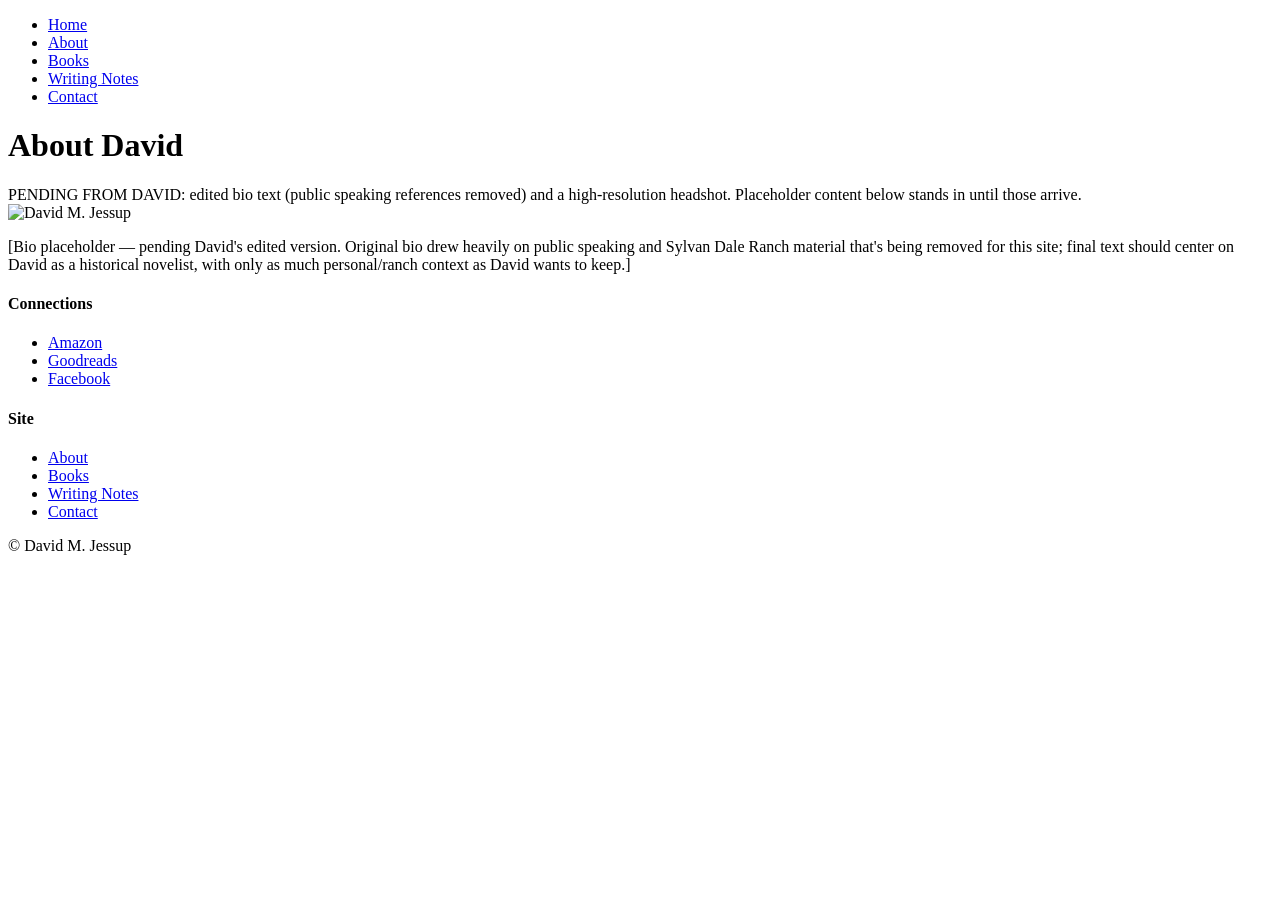
==== about.html @ f5332ab2 "Add files via upload" ====
<!DOCTYPE html>
<html lang="en">
<head>
<meta charset="UTF-8">
<meta name="viewport" content="width=device-width, initial-scale=1">
<title>About — David M. Jessup</title>
<link rel="stylesheet" href="css/site.css">
</head>
<body>

<nav class="site-nav">
  <ul>
    <li><a href="index.html">Home</a></li>
    <li><a href="about.html" class="current">About</a></li>
    <li><a href="books.html">Books</a></li>
    <li><a href="writing-notes.html">Writing Notes</a></li>
    <li><a href="contact.html">Contact</a></li>
  </ul>
</nav>

<main class="page">

  <h1>About David</h1>

  <div class="placeholder-note">
    PENDING FROM DAVID: edited bio text (public speaking references removed)
    and a high-resolution headshot. Placeholder content below stands in until
    those arrive.
  </div>

  <div class="bio-layout">
    <img src="img/photos/headshot.jpg" alt="David M. Jessup">
    <div>
      <p>
        [Bio placeholder — pending David's edited version. Original bio drew
        heavily on public speaking and Sylvan Dale Ranch material that's
        being removed for this site; final text should center on David as
        a historical novelist, with only as much personal/ranch context as
        David wants to keep.]
      </p>
    </div>
  </div>

</main>

<footer class="site-footer">
  <div class="site-footer-inner">
    <div>
      <h4>Connections</h4>
      <ul>
        <li><a href="REPLACE_WITH_AMAZON_AUTHOR_LINK">Amazon</a></li>
        <li><a href="https://www.goodreads.com/author/show/6879762.David_M_Jessup">Goodreads</a></li>
        <li><a href="https://www.facebook.com/David-M-Jessup-Author-492803794115260/">Facebook</a></li>
      </ul>
    </div>
    <div>
      <h4>Site</h4>
      <ul>
        <li><a href="about.html">About</a></li>
        <li><a href="books.html">Books</a></li>
        <li><a href="writing-notes.html">Writing Notes</a></li>
        <li><a href="contact.html">Contact</a></li>
      </ul>
    </div>
  </div>
  <p class="site-footer-copyright">&copy; David M. Jessup</p>
</footer>

</body>
</html>
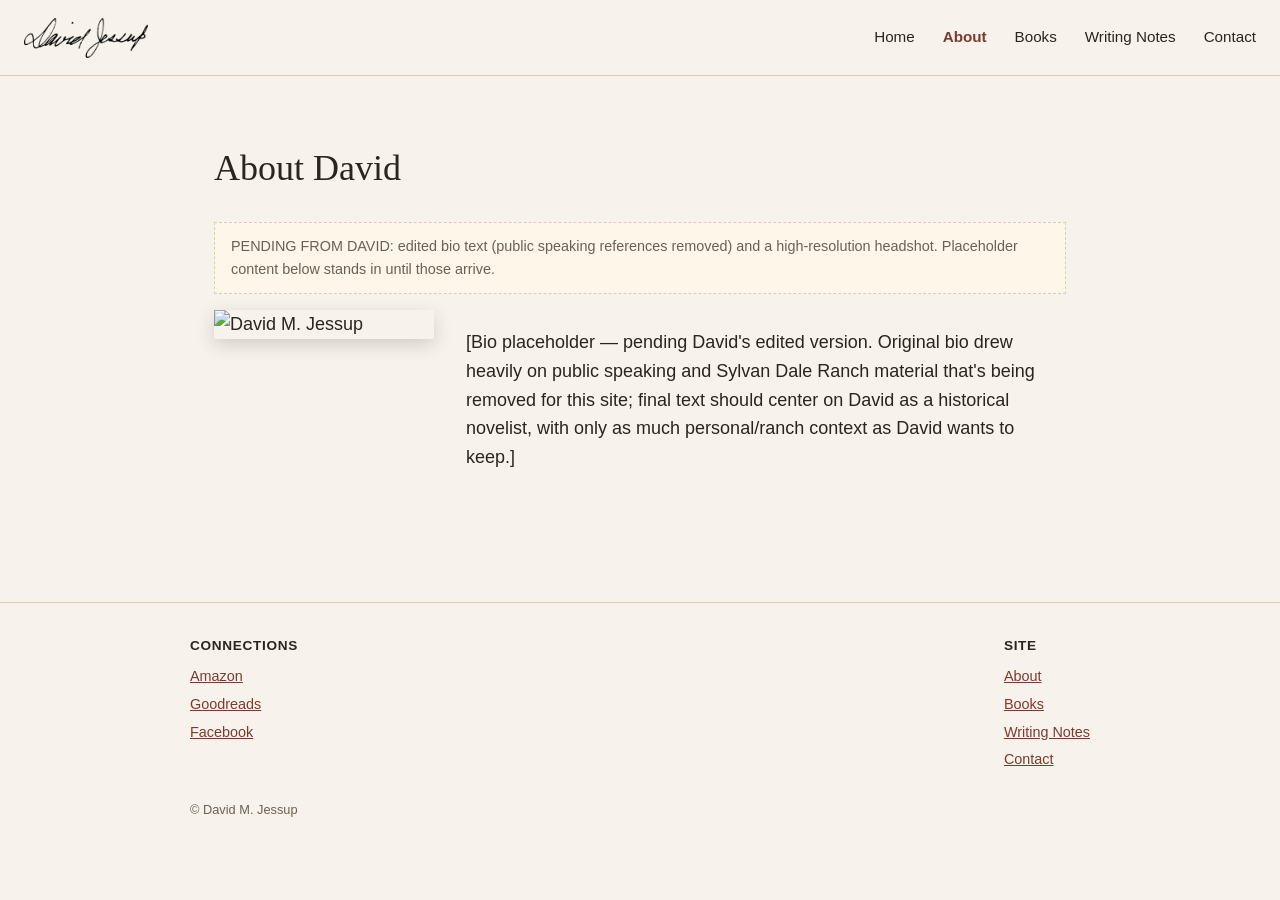
==== commit 65b80425: "Add site logo link in navigation Added site logo link to navigation." ====
--- a/about.html
+++ b/about.html
@@ -9,6 +9,9 @@
 <body>
 
 <nav class="site-nav">
+  <a class="site-logo-link" href="index.html" aria-label="David M. Jessup — Home">
+    <img class="site-logo" src="images/signature-header-blk.png" alt="David M. Jessup signature">
+  </a>
   <ul>
     <li><a href="index.html">Home</a></li>
     <li><a href="about.html" class="current">About</a></li>
--- a/css/site.css
+++ b/css/site.css
@@ -0,0 +1,387 @@
+/* ===================================================
+   Site-wide stylesheet — David M. Jessup site
+   Shared nav, footer, typography, and layout for all
+   top-level pages. Book pages use their own book-page.css
+   but share these same color/font tokens.
+   =================================================== */
+
+:root {
+  --color-bg: #f7f3ec;
+  --color-ink: #2b2420;
+  --color-rule: #d8cdbb;
+  --color-accent: #7a3b2e;
+  --color-accent-dark: #5c2c22;
+  --color-muted: #6b6055;
+  --color-cta: #800000;
+  --color-cta-dark: #5c0000;
+
+  --font-display: 'Big Caslon', 'Big Caslon FB', Garamond, 'Times New Roman', serif;
+  --font-body: -apple-system, BlinkMacSystemFont, 'Segoe UI', Helvetica, Arial, sans-serif;
+
+  --max-width: 900px;
+}
+
+* { box-sizing: border-box; }
+
+body {
+  margin: 0;
+  background: var(--color-bg);
+  color: var(--color-ink);
+  font-family: var(--font-body);
+  line-height: 1.6;
+  font-size: 18px;
+  overflow-x: hidden;
+}
+
+h1, h2, h3 { font-family: var(--font-display); font-weight: normal; }
+
+a { color: var(--color-accent); }
+a:hover { color: var(--color-accent-dark); }
+
+.placeholder-note {
+  background: #fdf6e9;
+  border: 1px dashed var(--color-rule);
+  color: var(--color-muted);
+  font-size: 0.9rem;
+  padding: 0.75rem 1rem;
+  margin: 1rem 0;
+}
+
+/* ---------- Site nav ---------- */
+.site-nav {
+  border-bottom: 1px solid var(--color-rule);
+  padding: 1.1rem 1.5rem;
+  display: flex;
+  align-items: center;
+  justify-content: space-between;
+  flex-wrap: wrap;
+  gap: 0.75rem 1.5rem;
+}
+.site-logo-link {
+  display: block;
+  line-height: 0;
+}
+.site-logo {
+  display: block;
+  height: 40px;
+  width: auto;
+}
+.site-nav ul {
+  margin: 0;
+  padding: 0;
+  list-style: none;
+  display: flex;
+  justify-content: flex-end;
+  gap: 1.75rem;
+  flex-wrap: wrap;
+  font-size: 0.95rem;
+}
+.site-nav a { text-decoration: none; color: var(--color-ink); }
+.site-nav a:hover { color: var(--color-accent); }
+.site-nav a.current { color: var(--color-accent); font-weight: 600; }
+
+/* ---------- Page wrapper ---------- */
+.page {
+  max-width: var(--max-width);
+  margin: 0 auto;
+  padding: 2.5rem 1.5rem 4rem;
+}
+
+/* ---------- Buttons ---------- */
+.btn {
+  display: inline-block;
+  text-decoration: none;
+  font-weight: 600;
+  padding: 0.75rem 1.75rem;
+  border-radius: 3px;
+  letter-spacing: 0.02em;
+}
+.btn-primary {
+  background: var(--color-cta);
+  color: #fff;
+}
+.btn-primary:hover { background: var(--color-cta-dark); color: #fff; }
+
+/* ---------- Hero (Home page) ----------
+   Full-bleed sky photo with the trilogy's three covers grounded
+   along the bottom edge, matching the immersive full-bleed treatment
+   used on the book pages (dark overlay for text legibility over a photo). */
+.hero {
+  position: relative;
+  background-color: var(--color-ink);
+  background-image: url('../images/sepia-sky-bg.jpg');
+  background-size: cover;
+  background-position: center;
+  color: var(--color-bg);
+  min-height: 560px;
+  display: flex;
+  flex-direction: column;
+  justify-content: space-between;
+  align-items: center;
+  padding: 3.5rem 1.5rem 2.5rem;
+  text-align: center;
+}
+.hero-text,
+.hero-covers {
+  position: relative;
+  z-index: 1;
+}
+.hero h1 {
+  color: var(--color-ink);
+  font-size: 2.6rem;
+  margin: 0 0 0.35rem;
+}
+.hero .tagline {
+  font-style: italic;
+  color: var(--color-ink);
+  font-size: 1.1rem;
+  margin: 0 0 0.35rem;
+}
+.hero .subtitle {
+  color: var(--color-ink);
+  font-size: 1rem;
+  margin: 0;
+}
+.hero-covers {
+  display: flex;
+  align-items: flex-end;
+  justify-content: center;
+  gap: clamp(14px, 4vw, 48px);
+  width: 100%;
+  max-width: 700px;
+  margin-top: 2.5rem;
+}
+.hero-covers img {
+  display: block;
+  width: 100%;
+  height: auto;
+  border-radius: 2px;
+  box-shadow: 0 14px 30px rgba(0, 0, 0, 0.4);
+}
+.hero-covers a {
+  display: block;
+  flex: 0 1 220px;
+  min-width: 0;
+  transition: transform 0.2s ease;
+}
+.hero-covers a:hover,
+.hero-covers a:focus-visible { transform: translateY(-6px); }
+
+.hero-intro {
+  position: relative;
+  max-width: 640px;
+  margin: 0 auto;
+  margin-bottom: calc(17.5vw - 112px);
+  text-align: left;
+}
+.hero-signature {
+  position: absolute;
+  top: 100%;
+  margin-top: 1.5vw;
+  right: 50%;
+  margin-right: -50vw;
+  width: 50vw;
+  max-width: 900px;
+  height: auto;
+  display: block;
+  opacity: 0.22;
+  z-index: 0;
+  pointer-events: none;
+}
+
+/* ---------- Featured Review (Home page) ----------
+   Full-bleed pull-quote band with a dark, dramatic photo behind it —
+   same overlay technique as the book pages' immersive excerpt section,
+   so the quote reads clearly in white over the image. */
+.review-band {
+  position: relative;
+  background-color: var(--color-ink);
+  background-image: url('../images/review-band-bg.jpg');
+  background-size: cover;
+  background-position: center bottom;
+  padding: 4.5rem 1.5rem calc(4.5rem + 25px);
+  text-align: center;
+}
+.review-band::before {
+  content: "";
+  position: absolute;
+  top: 0;
+  right: 0;
+  bottom: 0;
+  left: 0;
+  background: rgba(20, 16, 14, 0.6);
+}
+.review-quote {
+  position: relative;
+  z-index: 1;
+  max-width: 760px;
+  margin: 0 auto;
+}
+.review-quote p {
+  font-family: var(--font-display);
+  font-style: italic;
+  font-size: 1.5rem;
+  line-height: 1.55;
+  margin: 0 0 1.25rem;
+  color: #fff;
+}
+.review-quote cite {
+  font-style: normal;
+  font-size: 0.95rem;
+  color: rgba(255, 255, 255, 0.8);
+}
+
+/* ---------- Short Bio (Home page) ---------- */
+.home-bio {
+  margin: 1rem 0 3rem;
+}
+.home-bio h2 {
+  font-size: 1.6rem;
+  margin: 0 0 1rem;
+}
+.home-bio p {
+  margin: 0 0 1rem;
+}
+
+/* ---------- Awards (Home page) ----------
+   Full-bleed band in a slightly darker parchment tone — the same
+   shade used for the praise bands on the book pages — to set this
+   section apart from the Bio above it. */
+.awards-band {
+  background: #efe6d8;
+}
+.home-awards {
+  margin: 0;
+  padding: 3rem 0;
+}
+.home-awards h2 {
+  font-size: 1.6rem;
+  margin: 0 0 1rem;
+}
+.awards-list {
+  list-style: none;
+  padding: 0;
+  margin: 0;
+}
+.awards-list li {
+  padding: 0.9rem 0;
+  border-bottom: 1px solid var(--color-rule);
+  line-height: 1.5;
+}
+.awards-list li:last-child {
+  border-bottom: none;
+}
+.awards-list .award-book {
+  display: block;
+  font-style: italic;
+  color: var(--color-muted);
+  font-size: 0.95rem;
+  margin-top: 0.15rem;
+}
+
+/* ---------- Book grid (Books page) ---------- */
+.book-grid {
+  display: grid;
+  grid-template-columns: repeat(3, 1fr);
+  gap: 2rem;
+  margin: 2rem 0;
+}
+.book-card { text-align: center; }
+.book-card img {
+  width: 100%;
+  max-width: 180px;
+  box-shadow: 0 6px 18px rgba(43, 36, 32, 0.18);
+  margin-bottom: 1rem;
+}
+.book-card h3 {
+  font-size: 1.2rem;
+  margin: 0 0 0.4rem;
+}
+.book-card p {
+  color: var(--color-muted);
+  font-size: 0.95rem;
+  margin: 0 0 0.75rem;
+}
+
+/* ---------- Article list (Writing Notes page) ---------- */
+.article-list { list-style: none; padding: 0; }
+.article-list li {
+  padding: 1rem 0;
+  border-bottom: 1px solid var(--color-rule);
+}
+.article-list a {
+  font-family: var(--font-display);
+  font-size: 1.15rem;
+  text-decoration: none;
+}
+.article-list .article-date {
+  display: block;
+  color: var(--color-muted);
+  font-size: 0.85rem;
+  margin-top: 0.2rem;
+}
+
+/* ---------- Contact ---------- */
+.contact-block {
+  text-align: center;
+  padding: 2rem 0;
+}
+.contact-email {
+  font-family: var(--font-display);
+  font-size: 1.4rem;
+}
+
+/* ---------- Bio (About page) ---------- */
+.bio-layout {
+  display: flex;
+  gap: 2rem;
+  align-items: flex-start;
+}
+.bio-layout img {
+  width: 220px;
+  flex-shrink: 0;
+  box-shadow: 0 6px 18px rgba(43, 36, 32, 0.18);
+}
+
+/* ---------- Footer ---------- */
+.site-footer {
+  border-top: 1px solid var(--color-rule);
+  padding: 2rem 1.5rem;
+  margin-top: 3rem;
+}
+.site-footer-inner {
+  max-width: var(--max-width);
+  margin: 0 auto;
+  display: flex;
+  justify-content: space-between;
+  flex-wrap: wrap;
+  gap: 1.5rem;
+  font-size: 0.9rem;
+  color: var(--color-muted);
+}
+.site-footer h4 {
+  font-family: var(--font-body);
+  font-size: 0.85rem;
+  text-transform: uppercase;
+  letter-spacing: 0.05em;
+  color: var(--color-ink);
+  margin: 0 0 0.5rem;
+}
+.site-footer ul { list-style: none; padding: 0; margin: 0; }
+.site-footer li { margin-bottom: 0.3rem; }
+.site-footer-copyright {
+  max-width: var(--max-width);
+  margin: 1.5rem auto 0;
+  font-size: 0.8rem;
+  color: var(--color-muted);
+}
+
+/* ---------- Mobile ---------- */
+@media (max-width: 640px) {
+  .book-grid { grid-template-columns: 1fr; }
+  .bio-layout { flex-direction: column; }
+  .bio-layout img { width: 160px; }
+  .hero-signature { width: 70vw; }
+  .hero-intro { margin-bottom: calc(24vw - 112px); }
+  .site-logo { height: 32px; }
+}
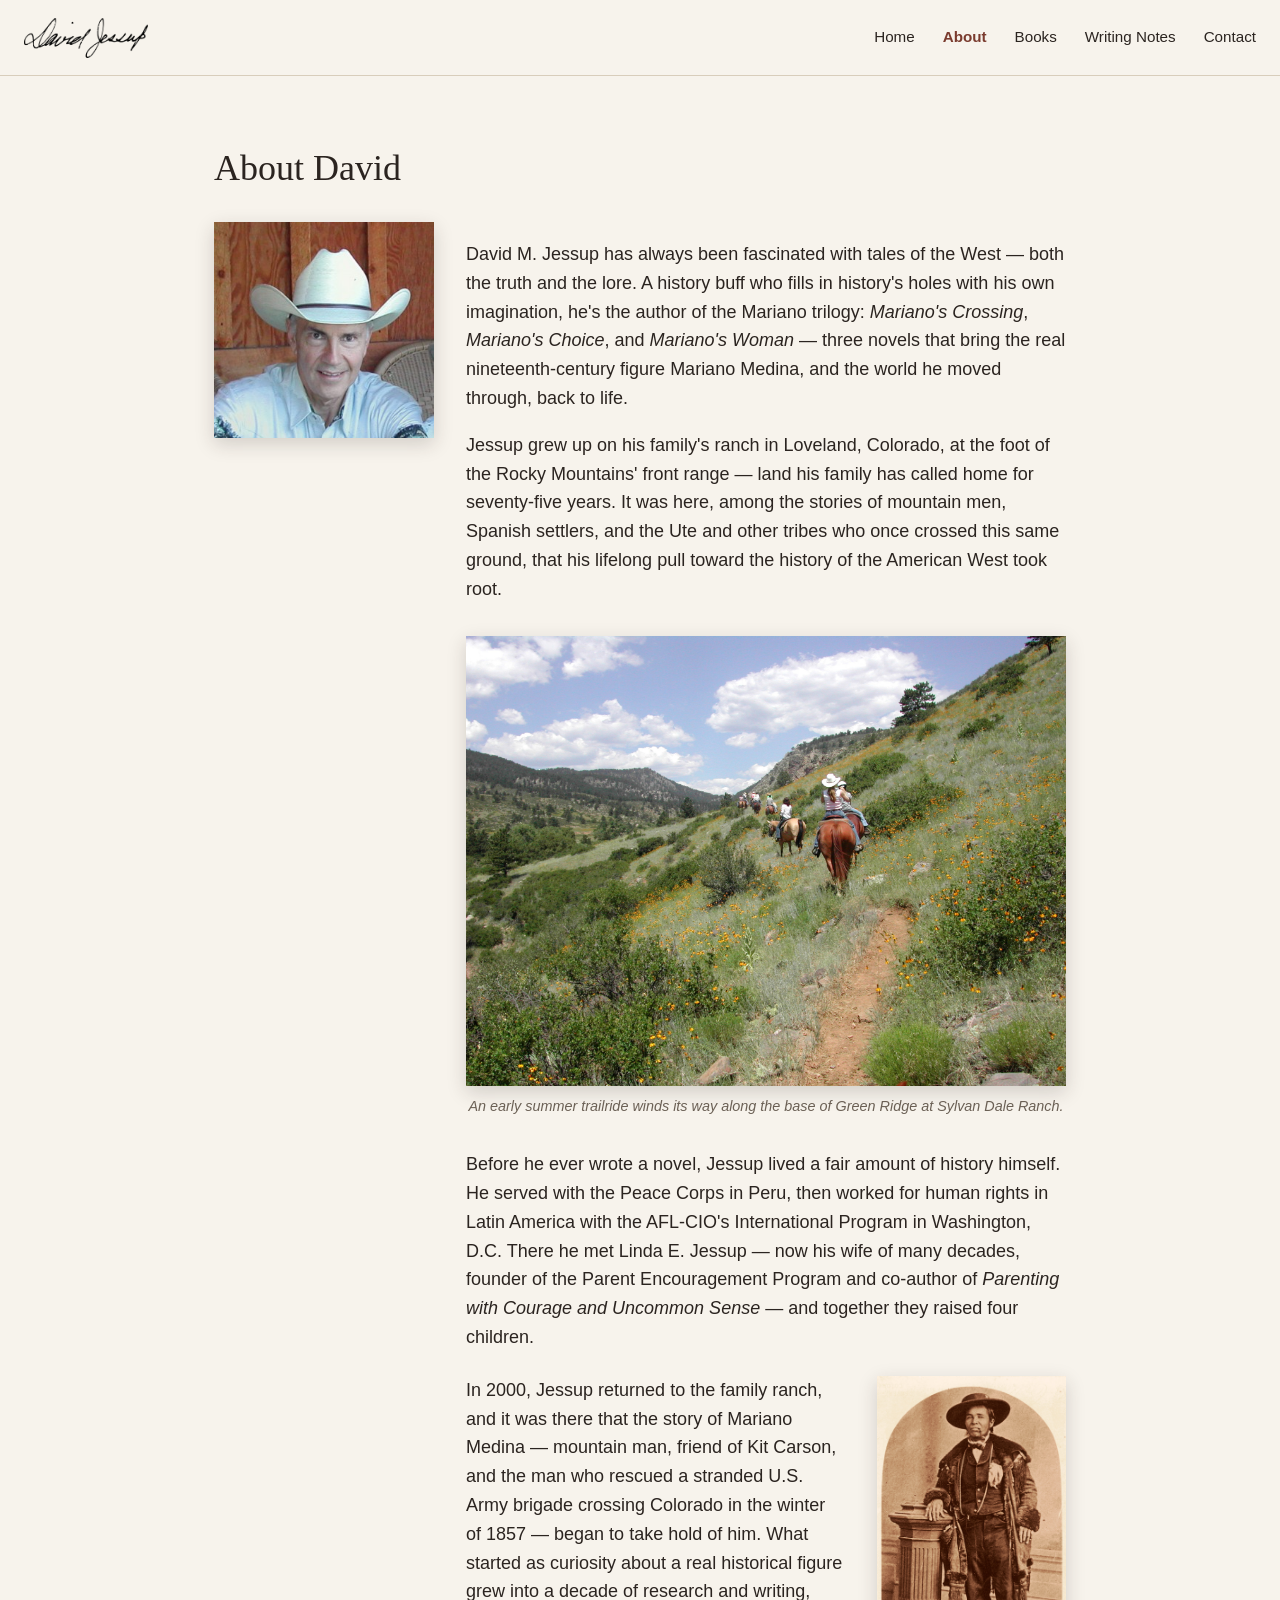
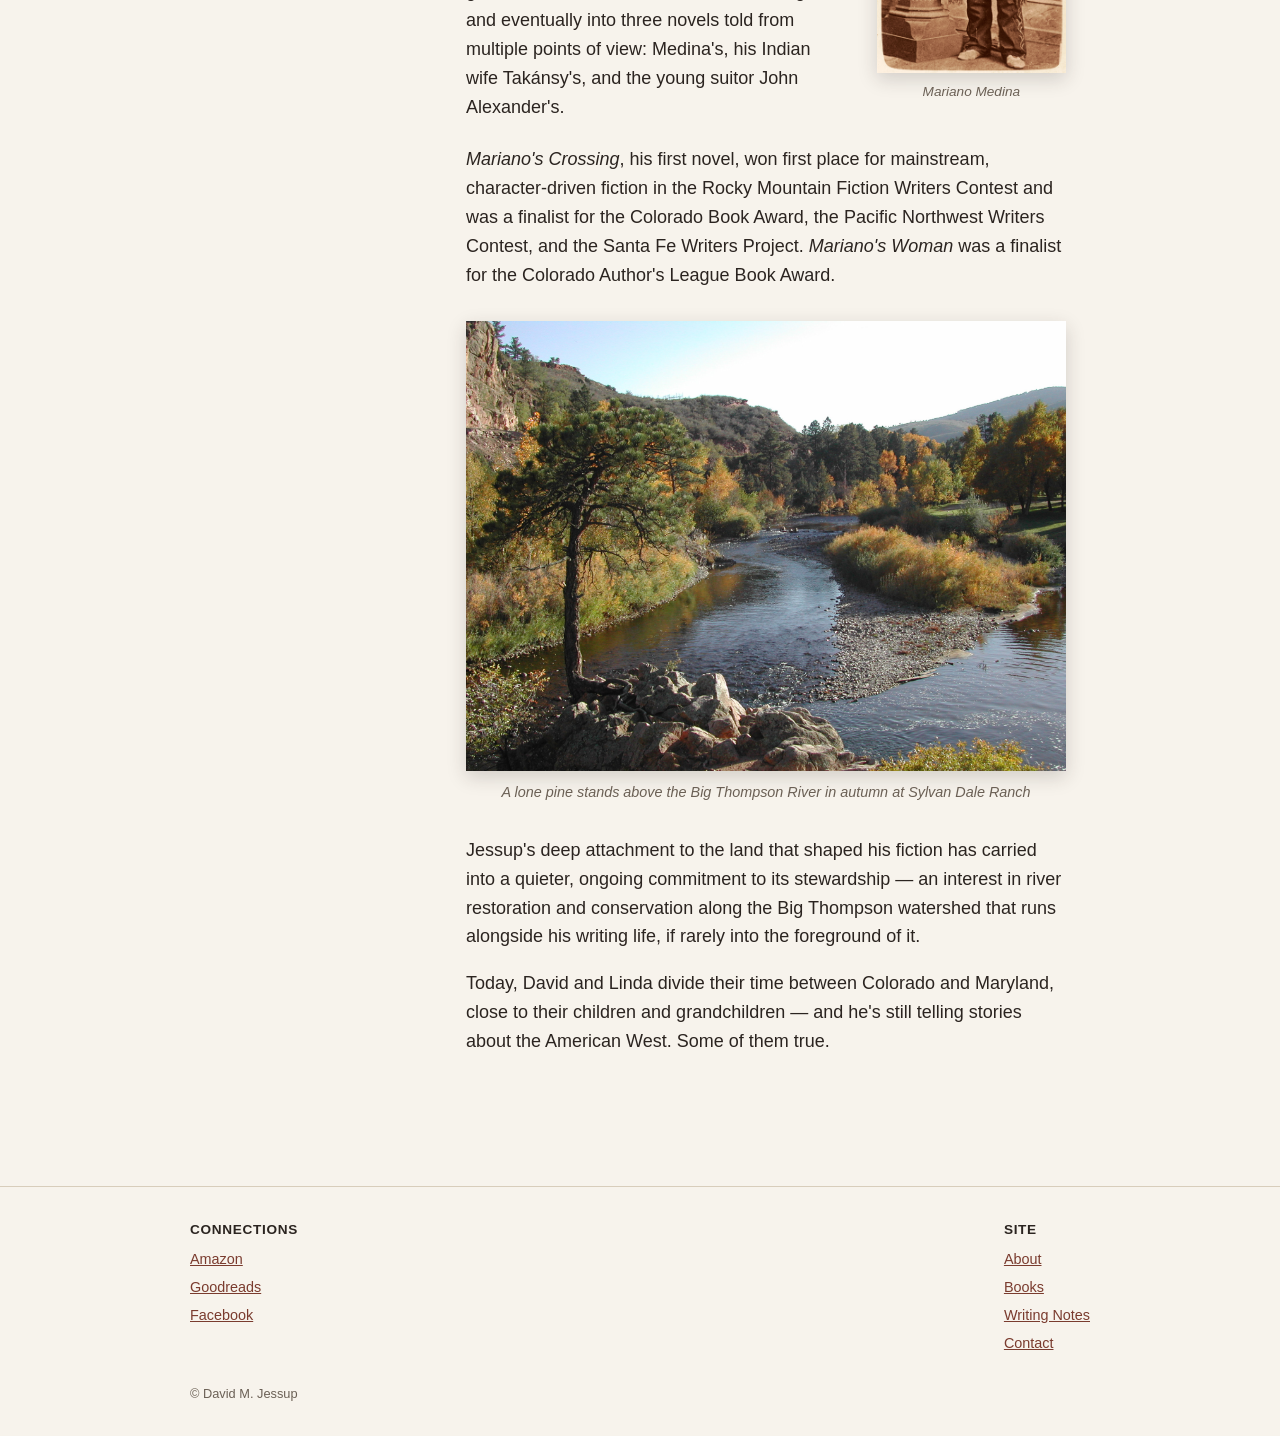
==== commit 3dd7050c: "Update about page with David's biography details Removed placeholder note and updated bio content wi" ====
--- a/about.html
+++ b/about.html
@@ -25,21 +25,82 @@
 
   <h1>About David</h1>
 
-  <div class="placeholder-note">
-    PENDING FROM DAVID: edited bio text (public speaking references removed)
-    and a high-resolution headshot. Placeholder content below stands in until
-    those arrive.
-  </div>
-
   <div class="bio-layout">
-    <img src="img/photos/headshot.jpg" alt="David M. Jessup">
+    <img src="images/headshot-david.jpg" alt="David M. Jessup">
     <div>
       <p>
-        [Bio placeholder — pending David's edited version. Original bio drew
-        heavily on public speaking and Sylvan Dale Ranch material that's
-        being removed for this site; final text should center on David as
-        a historical novelist, with only as much personal/ranch context as
-        David wants to keep.]
+        David M. Jessup has always been fascinated with tales of the West
+        &mdash; both the truth and the lore. A history buff who fills in
+        history's holes with his own imagination, he's the author of the
+        Mariano trilogy: <em>Mariano's Crossing</em>, <em>Mariano's
+        Choice</em>, and <em>Mariano's Woman</em> &mdash; three novels that
+        bring the real nineteenth-century figure Mariano Medina, and the
+        world he moved through, back to life.
+      </p>
+      <p>
+        Jessup grew up on his family's ranch in Loveland, Colorado, at the
+        foot of the Rocky Mountains' front range &mdash; land his family has
+        called home for seventy-five years. It was here, among the stories
+        of mountain men, Spanish settlers, and the Ute and other tribes who
+        once crossed this same ground, that his lifelong pull toward the
+        history of the American West took root.
+      </p>
+      <figure class="bio-inline-photo">
+        <img src="images/trailride-green-ridge.jpg" alt="A group on horseback riding a trail along the base of Green Ridge">
+        <figcaption>An early summer trailride winds its way along the base of Green Ridge at Sylvan Dale Ranch.</figcaption>
+      </figure>
+      <p>
+        Before he ever wrote a novel, Jessup lived a fair amount of history
+        himself. He served with the Peace Corps in Peru, then worked for
+        human rights in Latin America with the AFL-CIO's International
+        Program in Washington, D.C. There he met Linda E. Jessup &mdash;
+        now his wife of many decades, founder of the Parent Encouragement
+        Program and co-author of <em>Parenting with Courage and Uncommon
+        Sense</em> &mdash; and together they raised four children.
+      </p>
+      <div class="bio-two-col">
+        <div class="bio-two-col-text">
+          <p>
+            In 2000, Jessup returned to the family ranch, and it was there
+            that the story of Mariano Medina &mdash; mountain man, friend
+            of Kit Carson, and the man who rescued a stranded U.S. Army
+            brigade crossing Colorado in the winter of 1857 &mdash; began
+            to take hold of him. What started as curiosity about a real
+            historical figure grew into a decade of research and writing,
+            and eventually into three novels told from multiple points of
+            view: Medina's, his Indian wife Tak&aacute;nsy's, and the young
+            suitor John Alexander's.
+          </p>
+        </div>
+        <figure class="bio-two-col-photo">
+          <img src="images/mariano-medina-portrait.jpg" alt="Historical photograph of Mariano Medina standing beside a stone pedestal">
+          <figcaption>Mariano Medina</figcaption>
+        </figure>
+      </div>
+      <p>
+        <em>Mariano's Crossing</em>, his first novel, won first place for
+        mainstream, character-driven fiction in the Rocky Mountain Fiction
+        Writers Contest and was a finalist for the Colorado Book Award, the
+        Pacific Northwest Writers Contest, and the Santa Fe Writers
+        Project. <em>Mariano's Woman</em> was a finalist for the Colorado
+        Author's League Book Award.
+      </p>
+      <figure class="bio-inline-photo">
+        <img src="images/river-autumn-lone-pine.jpg" alt="A lone pine on the bank of the Big Thompson River in autumn">
+        <figcaption>A lone pine stands above the Big Thompson River in autumn at Sylvan Dale Ranch</figcaption>
+      </figure>
+      <p>
+        Jessup's deep attachment to the land that shaped his fiction has
+        carried into a quieter, ongoing commitment to its stewardship
+        &mdash; an interest in river restoration and conservation along the
+        Big Thompson watershed that runs alongside his writing life, if
+        rarely into the foreground of it.
+      </p>
+      <p>
+        Today, David and Linda divide their time between Colorado and
+        Maryland, close to their children and grandchildren &mdash; and
+        he's still telling stories about the American West. Some of them
+        true.
       </p>
     </div>
   </div>
--- a/css/site.css
+++ b/css/site.css
@@ -343,6 +343,52 @@
   box-shadow: 0 6px 18px rgba(43, 36, 32, 0.18);
 }
 
+.bio-inline-photo {
+  margin: 2rem 0;
+}
+.bio-inline-photo img {
+  display: block;
+  width: 100%;
+  height: auto;
+  box-shadow: 0 6px 18px rgba(43, 36, 32, 0.18);
+}
+.bio-inline-photo figcaption {
+  margin-top: 0.6rem;
+  font-style: italic;
+  font-size: 0.9rem;
+  color: var(--color-muted);
+  text-align: center;
+}
+.bio-two-col {
+  display: flex;
+  gap: 2rem;
+  align-items: flex-start;
+  margin: 1.5rem 0;
+}
+.bio-two-col-text {
+  flex: 2;
+}
+.bio-two-col-text p {
+  margin: 0;
+}
+.bio-two-col-photo {
+  flex: 1;
+  margin: 0;
+}
+.bio-two-col-photo img {
+  display: block;
+  width: 100%;
+  height: auto;
+  box-shadow: 0 6px 18px rgba(43, 36, 32, 0.18);
+}
+.bio-two-col-photo figcaption {
+  margin-top: 0.5rem;
+  font-style: italic;
+  font-size: 0.85rem;
+  color: var(--color-muted);
+  text-align: center;
+}
+
 /* ---------- Footer ---------- */
 .site-footer {
   border-top: 1px solid var(--color-rule);
@@ -381,6 +427,7 @@
   .book-grid { grid-template-columns: 1fr; }
   .bio-layout { flex-direction: column; }
   .bio-layout img { width: 160px; }
+  .bio-two-col { flex-direction: column; }
   .hero-signature { width: 70vw; }
   .hero-intro { margin-bottom: calc(24vw - 112px); }
   .site-logo { height: 32px; }
